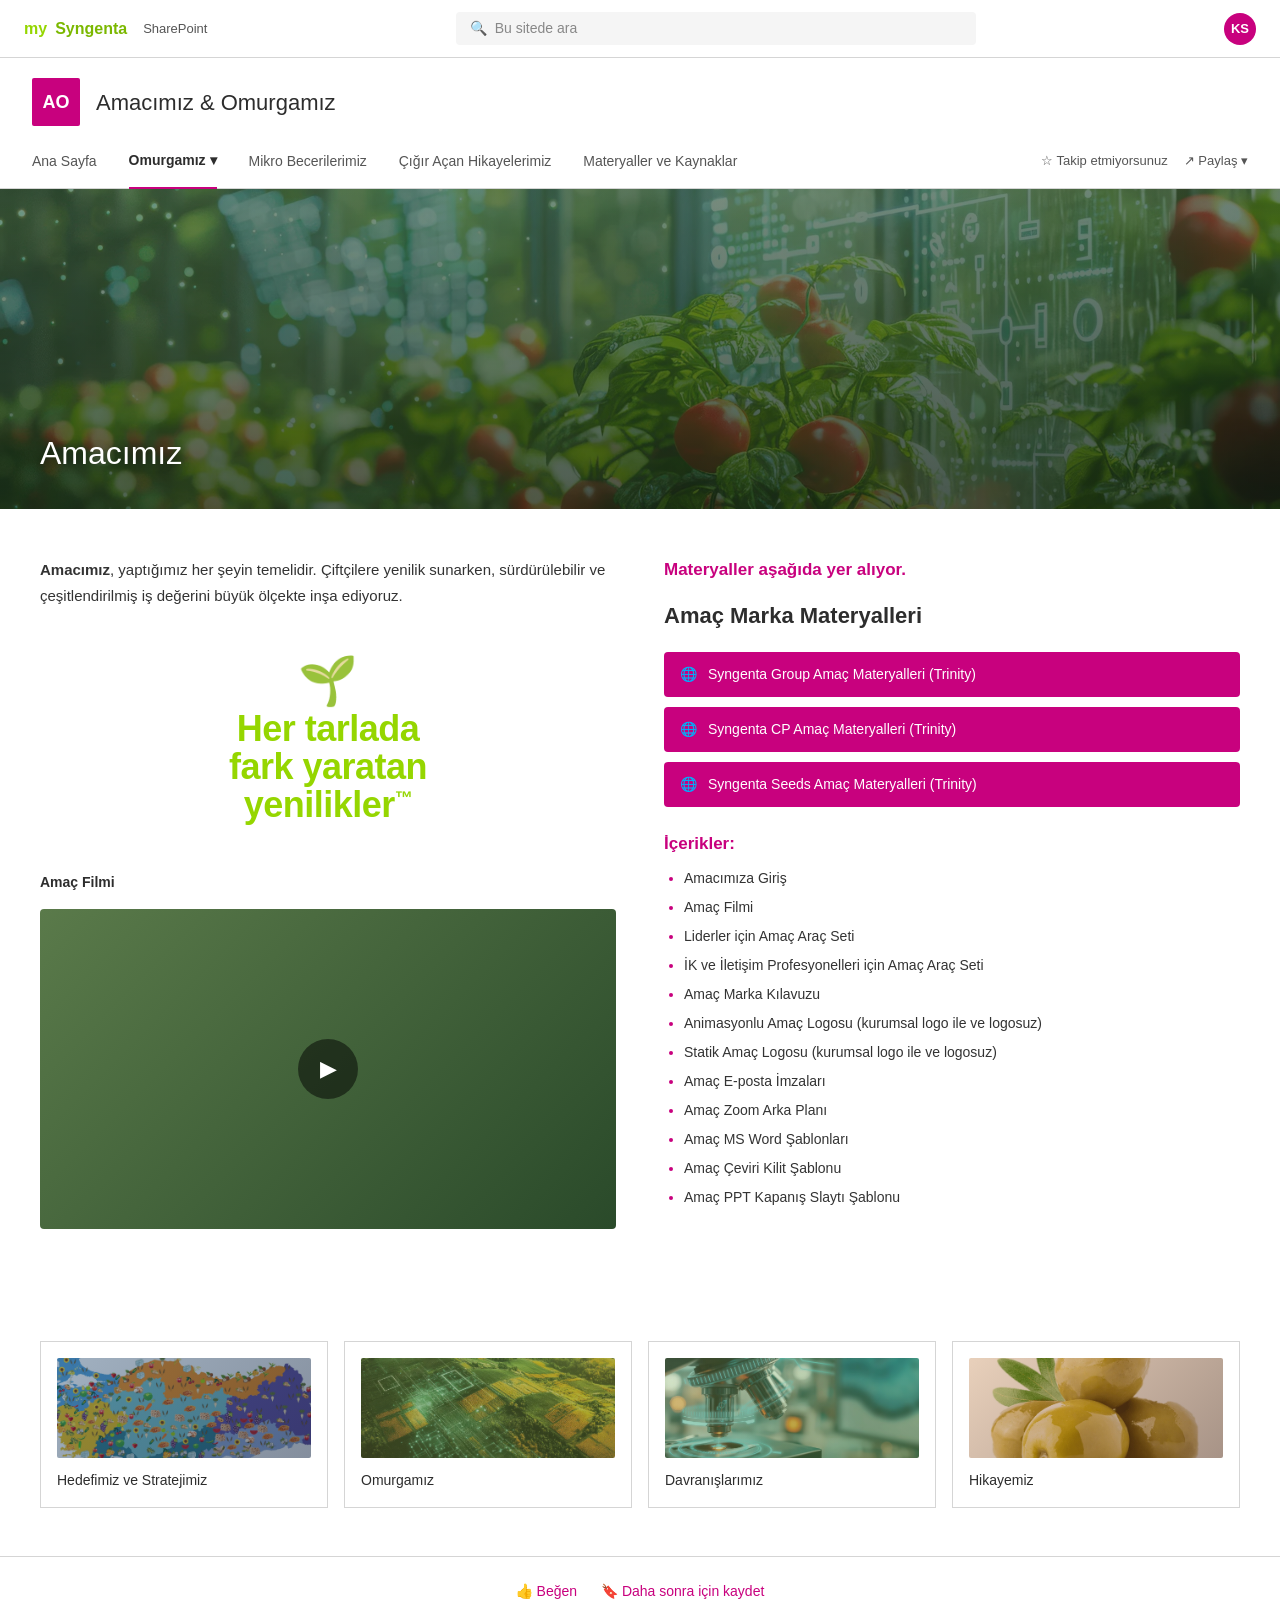
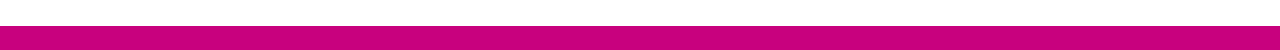
==== amacimiz.html @ 1e25528b "Initial: Amacimiz Omurgamiz TR site" ====
<!DOCTYPE html>
<html lang="tr">
<head>
  <meta charset="UTF-8">
  <meta name="viewport" content="width=device-width, initial-scale=1.0">
  <title>Amacımız - Syngenta Türkiye</title>
  <link rel="stylesheet" href="styles.css">
</head>
<body>

<header class="site-header">
  <div class="brand">
    <span class="my">my</span><span class="name">Syngenta</span>
    <span class="sharepoint">SharePoint</span>
  </div>
  <div class="search-bar"><span>🔍</span><span>Bu sitede ara</span></div>
  <div class="user-avatar">KS</div>
</header>

<div class="page-title-block">
  <div class="page-icon">AO</div>
  <h1>Amacımız &amp; Omurgamız</h1>
</div>

<nav class="tab-nav">
  <a href="index.html">Ana Sayfa</a>
  <a href="omurgamiz.html" class="active">Omurgamız ▾</a>
  <a href="#">Mikro Becerilerimiz</a>
  <a href="#">Çığır Açan Hikayelerimiz</a>
  <a href="#">Materyaller ve Kaynaklar</a>
  <div class="nav-right">
    <span>☆ Takip etmiyorsunuz</span>
    <span>↗ Paylaş ▾</span>
  </div>
</nav>

<section class="hero hero-purpose">
  <h2>Amacımız</h2>
</section>

<section class="content-wrap">
  <div class="two-col">

    <div class="col">
      <p><strong>Amacımız</strong>, yaptığımız her şeyin temelidir. Çiftçilere yenilik sunarken,
      sürdürülebilir ve çeşitlendirilmiş iş değerini büyük ölçekte inşa ediyoruz.</p>

      <!-- TAGLINE WORDMARK -->
      <!--
        TAGLINE FİNALİSTİ:
        Final çeviri Viva Engage oylaması ile belirlenecek.
        Aşağıdaki, yer tutucu / çalışan versiyon.
      -->
      <div class="tagline-wordmark">
        <div class="tagline-text">
          <span class="leaf">🌱</span>
          Her tarlada<br>
          fark yaratan<br>
          yenilikler<span style="font-size: 0.5em; vertical-align: super;">™</span>
        </div>
      </div>

      <div>
        <div class="video-label">Amaç Filmi</div>
        <div class="video-placeholder" title="Amaç Filmi"></div>
      </div>
    </div>

    <div class="col">
      <h3>Materyaller aşağıda yer alıyor.</h3>
      <h4>Amaç Marka Materyalleri</h4>

      <a href="#" class="asset-btn">Syngenta Group Amaç Materyalleri (Trinity)</a>
      <a href="#" class="asset-btn">Syngenta CP Amaç Materyalleri (Trinity)</a>
      <a href="#" class="asset-btn">Syngenta Seeds Amaç Materyalleri (Trinity)</a>

      <div class="asset-list">
        <h3>İçerikler:</h3>
        <ul>
          <li><span>Amacımıza Giriş</span></li>
          <li><span>Amaç Filmi</span></li>
          <li><span>Liderler için Amaç Araç Seti</span></li>
          <li><span>İK ve İletişim Profesyonelleri için Amaç Araç Seti</span></li>
          <li><span>Amaç Marka Kılavuzu</span></li>
          <li><span>Animasyonlu Amaç Logosu (kurumsal logo ile ve logosuz)</span></li>
          <li><span>Statik Amaç Logosu (kurumsal logo ile ve logosuz)</span></li>
          <li><span>Amaç E-posta İmzaları</span></li>
          <li><span>Amaç Zoom Arka Planı</span></li>
          <li><span>Amaç MS Word Şablonları</span></li>
          <li><span>Amaç Çeviri Kilit Şablonu</span></li>
          <li><span>Amaç PPT Kapanış Slaytı Şablonu</span></li>
        </ul>
      </div>
    </div>

  </div>
</section>

<div class="bottom-cards">
  <a href="hedefimiz-ve-stratejimiz.html" class="bottom-card">
    <div class="bottom-card-img bc-img-ambition"></div>
    <div class="bottom-card-title">Hedefimiz ve Stratejimiz</div>
  </a>
  <a href="omurgamiz.html" class="bottom-card">
    <div class="bottom-card-img bc-img-backbone"></div>
    <div class="bottom-card-title">Omurgamız</div>
  </a>
  <a href="davranislarimiz.html" class="bottom-card">
    <div class="bottom-card-img bc-img-behaviors"></div>
    <div class="bottom-card-title">Davranışlarımız</div>
  </a>
  <a href="hikayemiz.html" class="bottom-card">
    <div class="bottom-card-img bc-img-story"></div>
    <div class="bottom-card-title">Hikayemiz</div>
  </a>
</div>

<div class="footer-actions">
  <span>👍 Beğen</span>
  <span>🔖 Daha sonra için kaydet</span>
</div>

<div class="footer-bar"></div>

</body>
</html>
---- styles.css ----
/* ============================================
   Syngenta - Amaç & Omurga (Türkçe)
   GitHub Pages deployment için statik site
   ============================================ */

:root {
  --magenta: #C8017E;
  --magenta-light: #E91587;
  --magenta-deep: #A8016B;
  --green: #95D600;
  --green-dark: #7BB800;
  --dark: #1A1A1A;
  --gray-900: #2D2D2D;
  --gray-700: #555;
  --gray-500: #888;
  --gray-300: #D5D5D5;
  --gray-100: #F5F5F5;
  --white: #FFFFFF;
  --text: #333;
  --max-width: 1280px;
}

* { box-sizing: border-box; margin: 0; padding: 0; }

html { scroll-behavior: smooth; }

body {
  font-family: "Segoe UI", -apple-system, BlinkMacSystemFont, "Helvetica Neue", Arial, sans-serif;
  color: var(--text);
  background: var(--white);
  line-height: 1.5;
  font-size: 16px;
}

a { color: inherit; text-decoration: none; }

img { max-width: 100%; display: block; }

/* ============ HEADER ============ */
.site-header {
  background: var(--white);
  border-bottom: 1px solid var(--gray-300);
  padding: 12px 24px;
  display: flex;
  align-items: center;
  gap: 24px;
  position: sticky;
  top: 0;
  z-index: 100;
}

.brand {
  display: flex;
  align-items: center;
  gap: 8px;
  font-weight: 600;
}

.brand .my { color: var(--green); }
.brand .name { color: var(--green-dark); font-weight: 700; }
.brand .sharepoint {
  color: var(--gray-700);
  font-size: 13px;
  font-weight: 400;
  margin-left: 8px;
}

.search-bar {
  flex: 1;
  max-width: 520px;
  margin: 0 auto;
  background: var(--gray-100);
  padding: 6px 14px;
  border-radius: 4px;
  display: flex;
  align-items: center;
  gap: 8px;
  color: var(--gray-500);
  font-size: 14px;
}

.user-avatar {
  width: 32px;
  height: 32px;
  border-radius: 50%;
  background: var(--magenta);
  color: var(--white);
  display: flex;
  align-items: center;
  justify-content: center;
  font-weight: 600;
  font-size: 13px;
}

/* ============ PAGE HEADER (title block) ============ */
.page-title-block {
  display: flex;
  align-items: center;
  gap: 16px;
  padding: 20px 32px 8px;
  max-width: var(--max-width);
  margin: 0 auto;
}

.page-icon {
  width: 48px;
  height: 48px;
  background: var(--magenta);
  color: var(--white);
  display: flex;
  align-items: center;
  justify-content: center;
  font-weight: 700;
  font-size: 18px;
  border-radius: 2px;
}

.page-title-block h1 {
  font-size: 22px;
  font-weight: 400;
  color: var(--gray-900);
}

/* ============ TAB NAV ============ */
.tab-nav {
  display: flex;
  gap: 32px;
  padding: 0 32px;
  border-bottom: 1px solid var(--gray-300);
  max-width: var(--max-width);
  margin: 0 auto;
  align-items: center;
  position: relative;
}

.tab-nav a {
  padding: 16px 0;
  font-size: 14px;
  color: var(--gray-700);
  position: relative;
  font-weight: 400;
  transition: color 0.2s;
}

.tab-nav a:hover { color: var(--magenta); }

.tab-nav a.active {
  color: var(--gray-900);
  font-weight: 600;
  border-bottom: 2px solid var(--magenta);
  margin-bottom: -1px;
}

.tab-nav .nav-right {
  margin-left: auto;
  display: flex;
  gap: 16px;
  font-size: 13px;
  color: var(--gray-700);
}

/* ============ HERO BANNER ============ */
.hero {
  position: relative;
  width: 100%;
  height: 320px;
  display: flex;
  align-items: flex-end;
  padding: 32px 40px;
  color: var(--white);
  overflow: hidden;
}

.hero h2 {
  font-size: 32px;
  font-weight: 400;
  position: relative;
  z-index: 2;
  text-shadow: 0 2px 8px rgba(0,0,0,0.4);
}

.hero::after {
  content: "";
  position: absolute;
  inset: 0;
  background: linear-gradient(180deg, rgba(0,0,0,0.1) 0%, rgba(0,0,0,0.4) 100%);
  z-index: 1;
}

/* Page-specific hero backgrounds
   Görsel dosyası varsa onu kullanır, yoksa gradient fallback gösterir.
   Kendi görsellerini eklemek için: assets/images/hero/ altına ilgili dosyayı koy. */

.hero-purpose {
  background-image:
    linear-gradient(135deg, rgba(46, 87, 50, 0.5), rgba(20, 60, 40, 0.6)),
    url('assets/images/hero/purpose-hero.webp'),
    radial-gradient(circle at 30% 50%, #5a8a4a, #1a3d28);
  background-size: cover, cover, cover;
  background-position: center;
}
.hero-backbone {
  background-image:
    linear-gradient(135deg, rgba(180, 200, 100, 0.3), rgba(80, 110, 50, 0.4)),
    url('assets/images/hero/backbone-hero.webp'),
    radial-gradient(circle at 50% 50%, #c4d670, #5a7a30);
  background-size: cover, cover, cover;
  background-position: center;
}
.hero-ambition {
  background-image:
    linear-gradient(135deg, rgba(20, 40, 70, 0.5), rgba(10, 20, 40, 0.7)),
    url('assets/images/hero/ambition-hero.webp'),
    radial-gradient(ellipse at 50% 80%, #4a7ab8 0%, #0a1830 70%);
  background-size: cover, cover, cover;
  background-position: center;
}
.hero-behaviors {
  background-image:
    linear-gradient(135deg, rgba(150, 130, 70, 0.4), rgba(80, 60, 30, 0.6)),
    url('assets/images/hero/behaviors-hero.webp'),
    radial-gradient(circle at 40% 50%, #c5a55a, #6a4c20);
  background-size: cover, cover, cover;
  background-position: center;
}
.hero-story {
  background-image:
    linear-gradient(135deg, rgba(140, 80, 30, 0.4), rgba(70, 40, 15, 0.6)),
    url('assets/images/hero/story-hero.webp'),
    radial-gradient(ellipse at 70% 30%, #ffaa44 0%, #4a2810 70%);
  background-size: cover, cover, cover;
  background-position: center;
}

/* ============ CONTENT SECTIONS ============ */
.content-wrap {
  max-width: var(--max-width);
  margin: 0 auto;
  padding: 48px 40px;
}

.two-col {
  display: grid;
  grid-template-columns: 1fr 1fr;
  gap: 48px;
}

.col p { margin-bottom: 16px; font-size: 15px; line-height: 1.7; }
.col p strong { font-weight: 600; }

.col h3 {
  color: var(--magenta);
  font-size: 17px;
  font-weight: 600;
  margin-bottom: 16px;
}

.col h4 {
  font-size: 22px;
  font-weight: 600;
  color: var(--gray-900);
  margin-bottom: 20px;
}

/* ============ BRAND ASSET BUTTONS ============ */
.asset-btn {
  display: block;
  background: var(--magenta);
  color: var(--white);
  padding: 12px 20px;
  border-radius: 4px;
  font-size: 14px;
  margin-bottom: 10px;
  transition: background 0.2s;
  position: relative;
  padding-left: 44px;
}

.asset-btn:hover { background: var(--magenta-deep); }

.asset-btn::before {
  content: "🌐";
  position: absolute;
  left: 16px;
  top: 50%;
  transform: translateY(-50%);
  font-size: 14px;
}

.asset-list { margin-top: 24px; }
.asset-list h3 { color: var(--magenta); margin-bottom: 12px; }
.asset-list ul { list-style: disc; padding-left: 20px; }
.asset-list li { color: var(--magenta); margin-bottom: 8px; font-size: 14px; }
.asset-list li span { color: var(--text); }

/* ============ TAGLINE WORDMARK ============ */
.tagline-wordmark {
  display: flex;
  flex-direction: column;
  align-items: center;
  padding: 24px;
  margin: 24px 0;
}

.tagline-wordmark svg {
  width: 280px;
  height: auto;
}

.tagline-text {
  color: var(--green);
  font-size: 36px;
  font-weight: 700;
  line-height: 1.05;
  text-align: center;
  letter-spacing: -0.5px;
}

.tagline-text .leaf {
  display: block;
  font-size: 48px;
  margin-bottom: 4px;
}

/* ============ VIDEO PLACEHOLDER ============ */
.video-placeholder {
  background: linear-gradient(135deg, #5a7a4a, #2a4a2a);
  height: 320px;
  display: flex;
  align-items: center;
  justify-content: center;
  border-radius: 4px;
  color: var(--white);
  position: relative;
  cursor: pointer;
  margin: 16px 0;
}

.video-placeholder::after {
  content: "▶";
  position: absolute;
  width: 60px;
  height: 60px;
  background: rgba(0,0,0,0.5);
  border-radius: 50%;
  display: flex;
  align-items: center;
  justify-content: center;
  font-size: 22px;
}

.video-label {
  font-size: 14px;
  font-weight: 600;
  margin-bottom: 8px;
  color: var(--gray-900);
}

/* ============ BOTTOM NAV CARDS ============ */
.bottom-cards {
  display: grid;
  grid-template-columns: repeat(4, 1fr);
  gap: 16px;
  padding: 48px 40px;
  max-width: var(--max-width);
  margin: 0 auto;
}

.bottom-card {
  border: 1px solid var(--gray-300);
  padding: 16px;
  transition: box-shadow 0.2s, transform 0.2s;
  cursor: pointer;
}

.bottom-card:hover {
  box-shadow: 0 4px 12px rgba(0,0,0,0.1);
  transform: translateY(-2px);
}

.bottom-card-img {
  height: 100px;
  background: var(--gray-100);
  margin-bottom: 12px;
  border-radius: 2px;
  background-size: cover;
  background-position: center;
}

.bc-img-backbone {
  background-image: linear-gradient(135deg, rgba(120,140,60,0.4), rgba(80,100,40,0.5)),
    url('assets/images/home/backbone-card.webp'),
    linear-gradient(135deg, #c4d670, #5a7a30);
  background-size: cover; background-position: center;
}
.bc-img-purpose {
  background-image: linear-gradient(135deg, rgba(60,30,10,0.3), rgba(80,40,15,0.4)),
    url('assets/images/home/purpose-main.webp'),
    linear-gradient(135deg, #5a8a4a, #1a3d28);
  background-size: cover; background-position: center;
}
.bc-img-behaviors {
  background-image: linear-gradient(135deg, rgba(150,200,120,0.3), rgba(80,130,60,0.5)),
    url('assets/images/home/behaviors-card.webp'),
    linear-gradient(135deg, #c5a55a, #6a4c20);
  background-size: cover; background-position: center;
}
.bc-img-ambition {
  background-image: linear-gradient(135deg, rgba(20,60,100,0.4), rgba(10,30,60,0.5)),
    url('assets/images/home/ambition-card.webp'),
    linear-gradient(135deg, #4a7ab8, #0a1830);
  background-size: cover; background-position: center;
}
.bc-img-story {
  background-image: linear-gradient(135deg, rgba(180,100,30,0.3), rgba(80,40,15,0.5)),
    url('assets/images/home/story-card.webp'),
    linear-gradient(135deg, #ffaa44, #4a2810);
  background-size: cover; background-position: center;
}

.bottom-card-title { font-size: 14px; color: var(--gray-900); }

/* ============ FOOTER ============ */
.footer-actions {
  display: flex;
  gap: 24px;
  justify-content: center;
  padding: 24px;
  border-top: 1px solid var(--gray-300);
  font-size: 14px;
  color: var(--magenta);
}

.footer-bar {
  background: var(--magenta);
  height: 24px;
}

/* ============ HOMEPAGE GRID ============ */
.home-grid {
  display: grid;
  grid-template-columns: 2fr 1fr 1fr;
  grid-template-rows: 1fr 1fr;
  gap: 4px;
  height: calc(100vh - 130px);
  min-height: 600px;
  max-height: 800px;
  padding: 0;
}

.home-card {
  position: relative;
  overflow: hidden;
  cursor: pointer;
  display: flex;
  align-items: flex-end;
  padding: 28px;
  color: var(--white);
  transition: transform 0.3s;
}

.home-card:hover { transform: scale(1.005); }

.home-card.tall {
  grid-row: span 2;
  align-items: center;
  justify-content: center;
}

.home-card::after {
  content: "";
  position: absolute;
  inset: 0;
  background: linear-gradient(180deg, transparent 50%, rgba(0,0,0,0.5) 100%);
  z-index: 1;
}

.home-card .label {
  position: relative;
  z-index: 2;
  font-size: 22px;
  font-weight: 400;
  text-shadow: 0 2px 8px rgba(0,0,0,0.4);
}

.home-card.tall .label {
  display: none; /* Tagline kullanılıyor */
}

.home-card.purpose-main {
  background-image:
    linear-gradient(135deg, rgba(60, 30, 10, 0.4), rgba(80, 40, 15, 0.5)),
    url('assets/images/home/purpose-main.webp'),
    radial-gradient(ellipse at center, #c87a3a 0%, #4a2810 80%);
  background-size: cover, cover, cover;
  background-position: center;
}

.home-card.backbone {
  background-image:
    linear-gradient(135deg, rgba(120, 140, 60, 0.5), rgba(80, 100, 40, 0.6)),
    url('assets/images/home/backbone-card.webp'),
    radial-gradient(circle at 30% 50%, #95B048, #5a7a30);
  background-size: cover, cover, cover;
  background-position: center;
}

.home-card.ambition {
  background-image:
    linear-gradient(135deg, rgba(20, 60, 100, 0.5), rgba(10, 30, 60, 0.7)),
    url('assets/images/home/ambition-card.webp'),
    radial-gradient(ellipse at 70% 30%, #4a7ab8 0%, #0a1830 70%);
  background-size: cover, cover, cover;
  background-position: center;
}

.home-card.behaviors {
  background-image:
    linear-gradient(135deg, rgba(150, 200, 120, 0.3), rgba(80, 130, 60, 0.6)),
    url('assets/images/home/behaviors-card.webp'),
    radial-gradient(circle at 50% 60%, #b5d090, #4a7030);
  background-size: cover, cover, cover;
  background-position: center;
}

.home-card.story {
  background-image:
    linear-gradient(135deg, rgba(180, 100, 30, 0.4), rgba(80, 40, 15, 0.6)),
    url('assets/images/home/story-card.webp'),
    radial-gradient(circle at 70% 40%, #ffaa44 0%, #4a2810 70%);
  background-size: cover, cover, cover;
  background-position: center;
}

/* Tagline overlay - büyük solda */
.tagline-overlay {
  position: relative;
  z-index: 2;
  text-align: center;
  color: rgba(255, 255, 255, 0.95);
}

.tagline-overlay .leaf-icon {
  font-size: 80px;
  display: block;
  margin-bottom: 8px;
  font-weight: 100;
}

.tagline-overlay .tagline-main {
  font-size: clamp(38px, 4.5vw, 64px);
  font-weight: 700;
  line-height: 1.05;
  letter-spacing: -1px;
  text-shadow: 0 2px 16px rgba(0,0,0,0.4);
}

.tagline-overlay .tagline-tm {
  font-size: 0.5em;
  vertical-align: super;
  font-weight: 400;
}

/* ============ AMBITION CARDS ============ */
.ambition-cards {
  display: grid;
  grid-template-columns: repeat(3, 1fr);
  gap: 24px;
  margin-top: 32px;
}

.ambition-card-block {
  display: flex;
  flex-direction: column;
}

.ambition-card {
  background: linear-gradient(135deg, var(--magenta-deep), var(--magenta));
  color: var(--white);
  padding: 32px 24px;
  min-height: 240px;
  display: flex;
  align-items: flex-end;
  border-radius: 2px;
  margin-bottom: 16px;
}

.ambition-card h4 {
  color: var(--white);
  font-size: 22px;
  font-weight: 600;
  line-height: 1.2;
}

.ambition-card-block p {
  font-size: 14px;
  line-height: 1.6;
  padding: 0 4px;
}

.ambition-card-block p strong { font-weight: 600; }

/* ============ BEHAVIORS GRID ============ */
.behaviors-section {
  background:
    linear-gradient(135deg, rgba(20, 50, 30, 0.85), rgba(15, 40, 35, 0.95)),
    radial-gradient(circle at 30% 30%, #2a5a3a, #0a1f15);
  padding: 64px 40px;
  color: var(--white);
}

.behaviors-grid {
  max-width: var(--max-width);
  margin: 0 auto;
  display: grid;
  grid-template-columns: repeat(2, 1fr);
  gap: 56px 40px;
}

.behavior-item h3 {
  font-size: 28px;
  font-weight: 600;
  margin-bottom: 12px;
}

.behavior-item.collaborative h3 { color: #FF9999; }
.behavior-item.curious h3 { color: #5FD9E0; }
.behavior-item.courageous h3 { color: #FFB347; }
.behavior-item.accountable h3 { color: var(--green); }

.behavior-item p {
  font-size: 15px;
  line-height: 1.6;
  margin-bottom: 16px;
  color: rgba(255, 255, 255, 0.9);
}

.behavior-img {
  width: 200px;
  height: 140px;
  background: rgba(255,255,255,0.1);
  border-radius: 2px;
  background-size: cover;
  background-position: center;
}

.behavior-item.collaborative .behavior-img {
  background-image:
    linear-gradient(135deg, rgba(255,153,153,0.2), rgba(255,153,153,0.1)),
    url('assets/images/behaviors/collaborative.webp');
  background-size: cover;
  background-position: center;
}
.behavior-item.curious .behavior-img {
  background-image:
    linear-gradient(135deg, rgba(95,217,224,0.2), rgba(95,217,224,0.1)),
    url('assets/images/behaviors/curious.webp');
  background-size: cover;
  background-position: center;
}
.behavior-item.courageous .behavior-img {
  background-image:
    linear-gradient(135deg, rgba(255,179,71,0.2), rgba(255,179,71,0.1)),
    url('assets/images/behaviors/courageous.webp');
  background-size: cover;
  background-position: center;
}
.behavior-item.accountable .behavior-img {
  background-image:
    linear-gradient(135deg, rgba(149,214,0,0.2), rgba(149,214,0,0.1)),
    url('assets/images/behaviors/accountable.webp');
  background-size: cover;
  background-position: center;
}

/* ============ STORY PAGE ============ */
.sustainability-section {
  background:
    linear-gradient(135deg, rgba(30, 30, 30, 0.7), rgba(20, 20, 20, 0.85)),
    radial-gradient(ellipse at 50% 50%, #6a7a3a, #1a1a10);
  color: var(--white);
  padding: 64px 40px;
}

.sustainability-wrap {
  max-width: var(--max-width);
  margin: 0 auto;
  display: grid;
  grid-template-columns: 1fr 1fr;
  gap: 48px;
  align-items: center;
}

.sustainability-text p { color: rgba(255, 255, 255, 0.95); margin-bottom: 16px; font-size: 15px; line-height: 1.7; }

.tagline-yields {
  font-size: 36px;
  font-weight: 700;
  text-align: center;
  margin: 24px 0;
}
.tagline-yields .yields { color: var(--green); }
.tagline-yields .impact { color: var(--magenta-light); }

.pyramid-card {
  background: rgba(255,255,255,0.08);
  padding: 16px;
  border-radius: 2px;
  margin-top: 16px;
}

.pyramid-img {
  height: 200px;
  background: linear-gradient(180deg, transparent, rgba(149, 214, 0, 0.2)), 
              linear-gradient(135deg, #2a4a2a, #1a3a1a);
  display: flex;
  align-items: center;
  justify-content: center;
  color: var(--white);
  font-size: 14px;
  border-radius: 2px;
}

.three-pillars {
  background: var(--magenta);
  color: var(--white);
  padding: 48px 40px;
}

.pillars-grid {
  max-width: var(--max-width);
  margin: 0 auto;
  display: grid;
  grid-template-columns: repeat(3, 1fr);
  gap: 32px;
}

.pillar-img {
  height: 140px;
  background: rgba(255,255,255,0.15);
  border-radius: 2px;
  margin-bottom: 16px;
}

.pillar p {
  font-size: 14px;
  line-height: 1.6;
}
.pillar p strong { font-weight: 700; }

/* ============ STORY ACCORDION ============ */
.stories-section {
  padding: 48px 40px;
  max-width: var(--max-width);
  margin: 0 auto;
}

.stories-intro {
  font-size: 16px;
  margin-bottom: 8px;
}

.stories-intro p { margin-bottom: 12px; }
.stories-intro strong { font-weight: 600; }

.story-item {
  border-bottom: 1px solid var(--gray-300);
  padding: 24px 0;
}

.story-header {
  display: flex;
  align-items: center;
  gap: 16px;
  cursor: pointer;
  user-select: none;
}

.story-toggle {
  color: var(--magenta);
  font-size: 18px;
  transition: transform 0.2s;
  width: 24px;
  text-align: center;
}

.story-header h3 {
  font-size: 18px;
  font-weight: 600;
  color: var(--gray-900);
}

.story-content {
  padding-top: 16px;
  padding-left: 40px;
  display: grid;
  grid-template-columns: 1fr 1fr;
  gap: 32px;
}

.story-content p { font-size: 14px; line-height: 1.6; margin-bottom: 16px; color: var(--gray-700); }

.read-more-btn {
  display: inline-block;
  background: var(--magenta);
  color: var(--white);
  padding: 8px 16px;
  font-size: 13px;
  border-radius: 2px;
  transition: background 0.2s;
}
.read-more-btn:hover { background: var(--magenta-deep); }

.story-img {
  height: 120px;
  background: linear-gradient(135deg, #c5a55a, #6a4c20);
  border-radius: 2px;
  background-size: cover;
  background-position: center;
}

.story-img-1 { background-image: url('assets/images/stories/story-1.webp'), linear-gradient(135deg, #5a8a4a, #1a3d28); background-size: cover; background-position: center; }
.story-img-2 { background-image: url('assets/images/stories/story-2.webp'), linear-gradient(135deg, #95B048, #5a7a30); background-size: cover; background-position: center; }
.story-img-3 { background-image: url('assets/images/stories/story-3.webp'), linear-gradient(135deg, #c87a3a, #6a3010); background-size: cover; background-position: center; }
.story-img-4 { background-image: url('assets/images/stories/story-4.webp'), linear-gradient(135deg, #ffaa44, #6a4c20); background-size: cover; background-position: center; }
.story-img-5 { background-image: url('assets/images/stories/story-5.webp'), linear-gradient(135deg, #b5d090, #4a7030); background-size: cover; background-position: center; }
.story-img-6 { background-image: url('assets/images/stories/story-6.webp'), linear-gradient(135deg, #c4d670, #5a7a30); background-size: cover; background-position: center; }
.story-img-7 { background-image: url('assets/images/stories/story-7.webp'), linear-gradient(135deg, #4a7ab8, #0a1830); background-size: cover; background-position: center; }
.story-img-8 { background-image: url('assets/images/stories/story-8.webp'), linear-gradient(135deg, #95D600, #5a8a30); background-size: cover; background-position: center; }

/* ============ RESPONSIVE ============ */
@media (max-width: 980px) {
  .two-col, .behaviors-grid, .sustainability-wrap, .pillars-grid, .ambition-cards, .home-grid {
    grid-template-columns: 1fr;
  }
  .home-grid {
    height: auto;
    grid-template-rows: 400px repeat(4, 200px);
  }
  .home-card.tall { grid-row: span 1; }
  .bottom-cards { grid-template-columns: repeat(2, 1fr); }
  .tab-nav { gap: 16px; padding: 0 16px; overflow-x: auto; }
  .content-wrap, .stories-section { padding: 32px 20px; }
  .behaviors-section, .sustainability-section, .three-pillars { padding: 48px 20px; }
  .story-content { grid-template-columns: 1fr; padding-left: 0; }
  .ambition-card { min-height: 160px; }
}

@media (max-width: 600px) {
  .bottom-cards { grid-template-columns: 1fr; }
  .hero h2 { font-size: 24px; }
  .tagline-overlay .tagline-main { font-size: 36px; }
  .search-bar { display: none; }
}

/* ============ UTILITY ============ */
.lang-switch {
  display: inline-block;
  margin-left: 16px;
  padding: 4px 10px;
  background: var(--gray-100);
  border: 1px solid var(--gray-300);
  font-size: 12px;
  border-radius: 12px;
  color: var(--gray-700);
}

.note-tagline-final {
  /* Tagline finalist swap işareti - production öncesi yorum satırı haline getirilebilir */
}
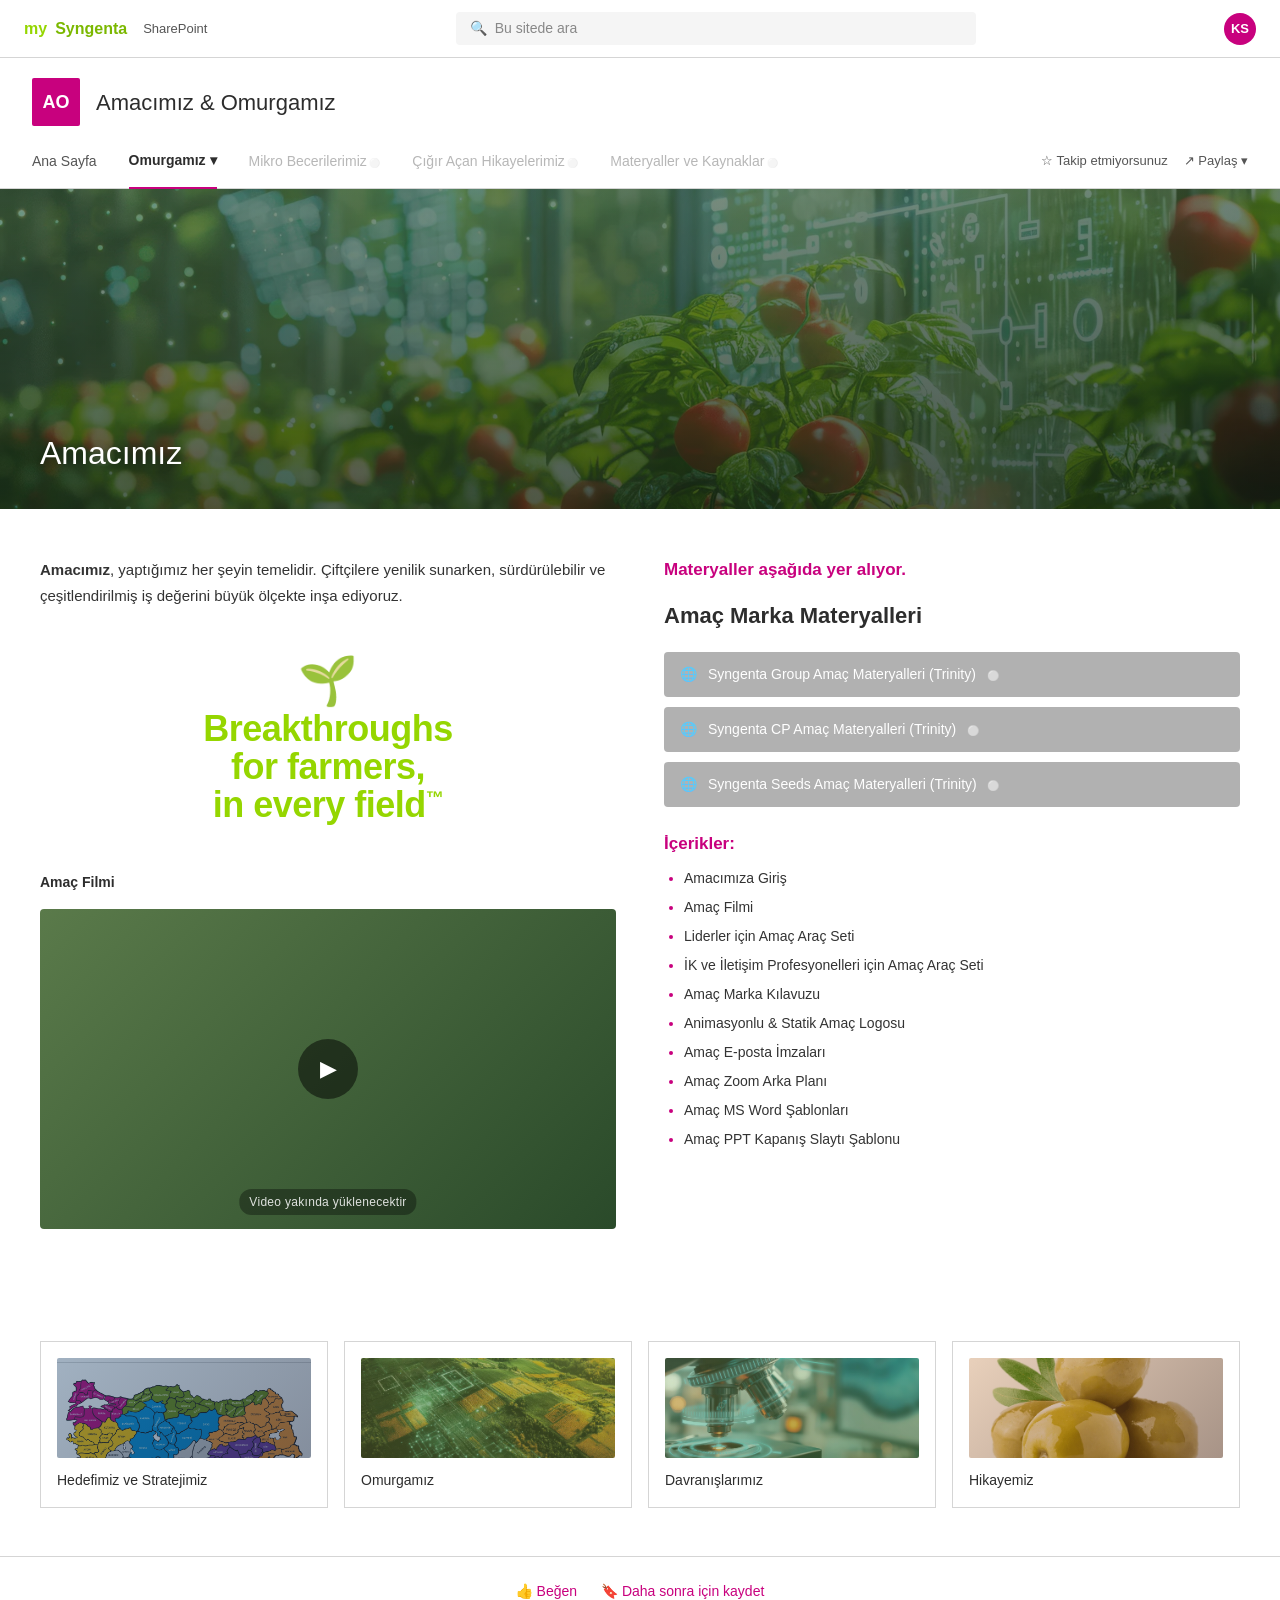
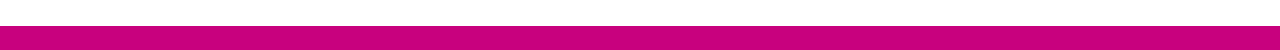
==== commit 1495041a: "v3 update" ====
--- a/amacimiz.html
+++ b/amacimiz.html
@@ -24,10 +24,19 @@
 
 <nav class="tab-nav">
   <a href="index.html">Ana Sayfa</a>
-  <a href="omurgamiz.html" class="active">Omurgamız ▾</a>
-  <a href="#">Mikro Becerilerimiz</a>
-  <a href="#">Çığır Açan Hikayelerimiz</a>
-  <a href="#">Materyaller ve Kaynaklar</a>
+  <div class="tab-dropdown">
+    <a href="omurgamiz.html" class="active">Omurgamız ▾</a>
+    <div class="tab-dropdown-menu">
+      <a href="omurgamiz.html">Omurgamız</a>
+      <a href="amacimiz.html" class="current">Amacımız</a>
+      <a href="hedefimiz-ve-stratejimiz.html">Hedefimiz ve Stratejimiz</a>
+      <a href="davranislarimiz.html">Davranışlarımız</a>
+      <a href="hikayemiz.html">Hikayemiz</a>
+    </div>
+  </div>
+  <a href="#" class="tab-soon" onclick="alert('Bu bölüm yakında eklenecektir.'); return false;">Mikro Becerilerimiz</a>
+  <a href="#" class="tab-soon" onclick="alert('Bu bölüm yakında eklenecektir.'); return false;">Çığır Açan Hikayelerimiz</a>
+  <a href="#" class="tab-soon" onclick="alert('Bu bölüm yakında eklenecektir.'); return false;">Materyaller ve Kaynaklar</a>
   <div class="nav-right">
     <span>☆ Takip etmiyorsunuz</span>
     <span>↗ Paylaş ▾</span>
@@ -46,23 +55,18 @@
       sürdürülebilir ve çeşitlendirilmiş iş değerini büyük ölçekte inşa ediyoruz.</p>
 
       <!-- TAGLINE WORDMARK -->
-      <!--
-        TAGLINE FİNALİSTİ:
-        Final çeviri Viva Engage oylaması ile belirlenecek.
-        Aşağıdaki, yer tutucu / çalışan versiyon.
-      -->
       <div class="tagline-wordmark">
         <div class="tagline-text">
           <span class="leaf">🌱</span>
-          Her tarlada<br>
-          fark yaratan<br>
-          yenilikler<span style="font-size: 0.5em; vertical-align: super;">™</span>
+          Breakthroughs<br>
+          for farmers,<br>
+          in every field<span style="font-size: 0.5em; vertical-align: super;">™</span>
         </div>
       </div>
 
       <div>
         <div class="video-label">Amaç Filmi</div>
-        <div class="video-placeholder" title="Amaç Filmi"></div>
+        <div class="video-placeholder" title="Amaç Filmi" onclick="alert('Video yakında eklenecektir.');"></div>
       </div>
     </div>
 
@@ -70,9 +74,9 @@
       <h3>Materyaller aşağıda yer alıyor.</h3>
       <h4>Amaç Marka Materyalleri</h4>
 
-      <a href="#" class="asset-btn">Syngenta Group Amaç Materyalleri (Trinity)</a>
-      <a href="#" class="asset-btn">Syngenta CP Amaç Materyalleri (Trinity)</a>
-      <a href="#" class="asset-btn">Syngenta Seeds Amaç Materyalleri (Trinity)</a>
+      <a href="#" class="asset-btn asset-btn-soon" onclick="alert('Bağlantı yakında eklenecektir.'); return false;">Syngenta Group Amaç Materyalleri (Trinity)</a>
+      <a href="#" class="asset-btn asset-btn-soon" onclick="alert('Bağlantı yakında eklenecektir.'); return false;">Syngenta CP Amaç Materyalleri (Trinity)</a>
+      <a href="#" class="asset-btn asset-btn-soon" onclick="alert('Bağlantı yakında eklenecektir.'); return false;">Syngenta Seeds Amaç Materyalleri (Trinity)</a>
 
       <div class="asset-list">
         <h3>İçerikler:</h3>
@@ -82,12 +86,10 @@
           <li><span>Liderler için Amaç Araç Seti</span></li>
           <li><span>İK ve İletişim Profesyonelleri için Amaç Araç Seti</span></li>
           <li><span>Amaç Marka Kılavuzu</span></li>
-          <li><span>Animasyonlu Amaç Logosu (kurumsal logo ile ve logosuz)</span></li>
-          <li><span>Statik Amaç Logosu (kurumsal logo ile ve logosuz)</span></li>
+          <li><span>Animasyonlu &amp; Statik Amaç Logosu</span></li>
           <li><span>Amaç E-posta İmzaları</span></li>
           <li><span>Amaç Zoom Arka Planı</span></li>
           <li><span>Amaç MS Word Şablonları</span></li>
-          <li><span>Amaç Çeviri Kilit Şablonu</span></li>
           <li><span>Amaç PPT Kapanış Slaytı Şablonu</span></li>
         </ul>
       </div>
--- a/styles.css
+++ b/styles.css
@@ -151,6 +151,64 @@
   margin-bottom: -1px;
 }
 
+/* Henüz oluşturulmamış sayfalar için disabled state */
+.tab-nav a.tab-soon {
+  color: var(--gray-500);
+  cursor: not-allowed;
+  opacity: 0.6;
+}
+.tab-nav a.tab-soon:hover {
+  color: var(--gray-500);
+}
+.tab-nav a.tab-soon::after {
+  content: " ⚪";
+  font-size: 9px;
+  opacity: 0.5;
+}
+
+/* Dropdown tab menü (Omurgamız altında alt sayfalar) */
+.tab-dropdown {
+  position: relative;
+  display: inline-block;
+}
+.tab-dropdown > a {
+  padding: 16px 0;
+  display: inline-block;
+}
+.tab-dropdown-menu {
+  display: none;
+  position: absolute;
+  top: 100%;
+  left: -16px;
+  background: var(--white);
+  border: 1px solid var(--gray-300);
+  box-shadow: 0 4px 12px rgba(0,0,0,0.12);
+  min-width: 240px;
+  z-index: 50;
+  padding: 4px 0;
+}
+.tab-dropdown:hover .tab-dropdown-menu,
+.tab-dropdown:focus-within .tab-dropdown-menu {
+  display: block;
+}
+.tab-dropdown-menu a {
+  display: block;
+  padding: 10px 18px;
+  font-size: 14px;
+  color: var(--gray-700);
+  border: none;
+  margin: 0;
+  font-weight: 400;
+}
+.tab-dropdown-menu a:hover {
+  background: var(--gray-100);
+  color: var(--magenta);
+}
+.tab-dropdown-menu a.current {
+  color: var(--magenta);
+  font-weight: 600;
+}
+
 .tab-nav .nav-right {
   margin-left: auto;
   display: flex;
@@ -209,11 +267,11 @@
 }
 .hero-ambition {
   background-image:
-    linear-gradient(135deg, rgba(20, 40, 70, 0.5), rgba(10, 20, 40, 0.7)),
-    url('assets/images/hero/ambition-hero.webp'),
-    radial-gradient(ellipse at 50% 80%, #4a7ab8 0%, #0a1830 70%);
-  background-size: cover, cover, cover;
-  background-position: center;
+    linear-gradient(180deg, transparent 40%, rgba(0,0,0,0.55) 100%),
+    url('assets/images/hero/ambition-hero.webp');
+  background-size: cover, cover;
+  background-position: center;
+  background-color: #fff;
 }
 .hero-behaviors {
   background-image:
@@ -287,6 +345,20 @@
   font-size: 14px;
 }
 
+/* Bağlantı henüz eklenmemiş materyal butonları */
+.asset-btn-soon {
+  background: var(--gray-500);
+  cursor: not-allowed;
+  opacity: 0.65;
+}
+.asset-btn-soon:hover { background: var(--gray-500); }
+.asset-btn-soon::after {
+  content: " ⚪";
+  font-size: 10px;
+  margin-left: 8px;
+  opacity: 0.7;
+}
+
 .asset-list { margin-top: 24px; }
 .asset-list h3 { color: var(--magenta); margin-bottom: 12px; }
 .asset-list ul { list-style: disc; padding-left: 20px; }
@@ -347,6 +419,21 @@
   align-items: center;
   justify-content: center;
   font-size: 22px;
+}
+
+.video-placeholder::before {
+  content: "Video yakında yüklenecektir";
+  position: absolute;
+  bottom: 14px;
+  left: 50%;
+  transform: translateX(-50%);
+  color: rgba(255,255,255,0.85);
+  font-size: 12px;
+  letter-spacing: 0.3px;
+  background: rgba(0,0,0,0.35);
+  padding: 4px 10px;
+  border-radius: 12px;
+  z-index: 2;
 }
 
 .video-label {
@@ -507,11 +594,11 @@
 
 .home-card.ambition {
   background-image:
-    linear-gradient(135deg, rgba(20, 60, 100, 0.5), rgba(10, 30, 60, 0.7)),
-    url('assets/images/home/ambition-card.webp'),
-    radial-gradient(ellipse at 70% 30%, #4a7ab8 0%, #0a1830 70%);
-  background-size: cover, cover, cover;
-  background-position: center;
+    linear-gradient(180deg, transparent 55%, rgba(0,0,0,0.5) 100%),
+    url('assets/images/home/ambition-card.webp');
+  background-size: cover, cover;
+  background-position: center;
+  background-color: #fff;
 }
 
 .home-card.behaviors {
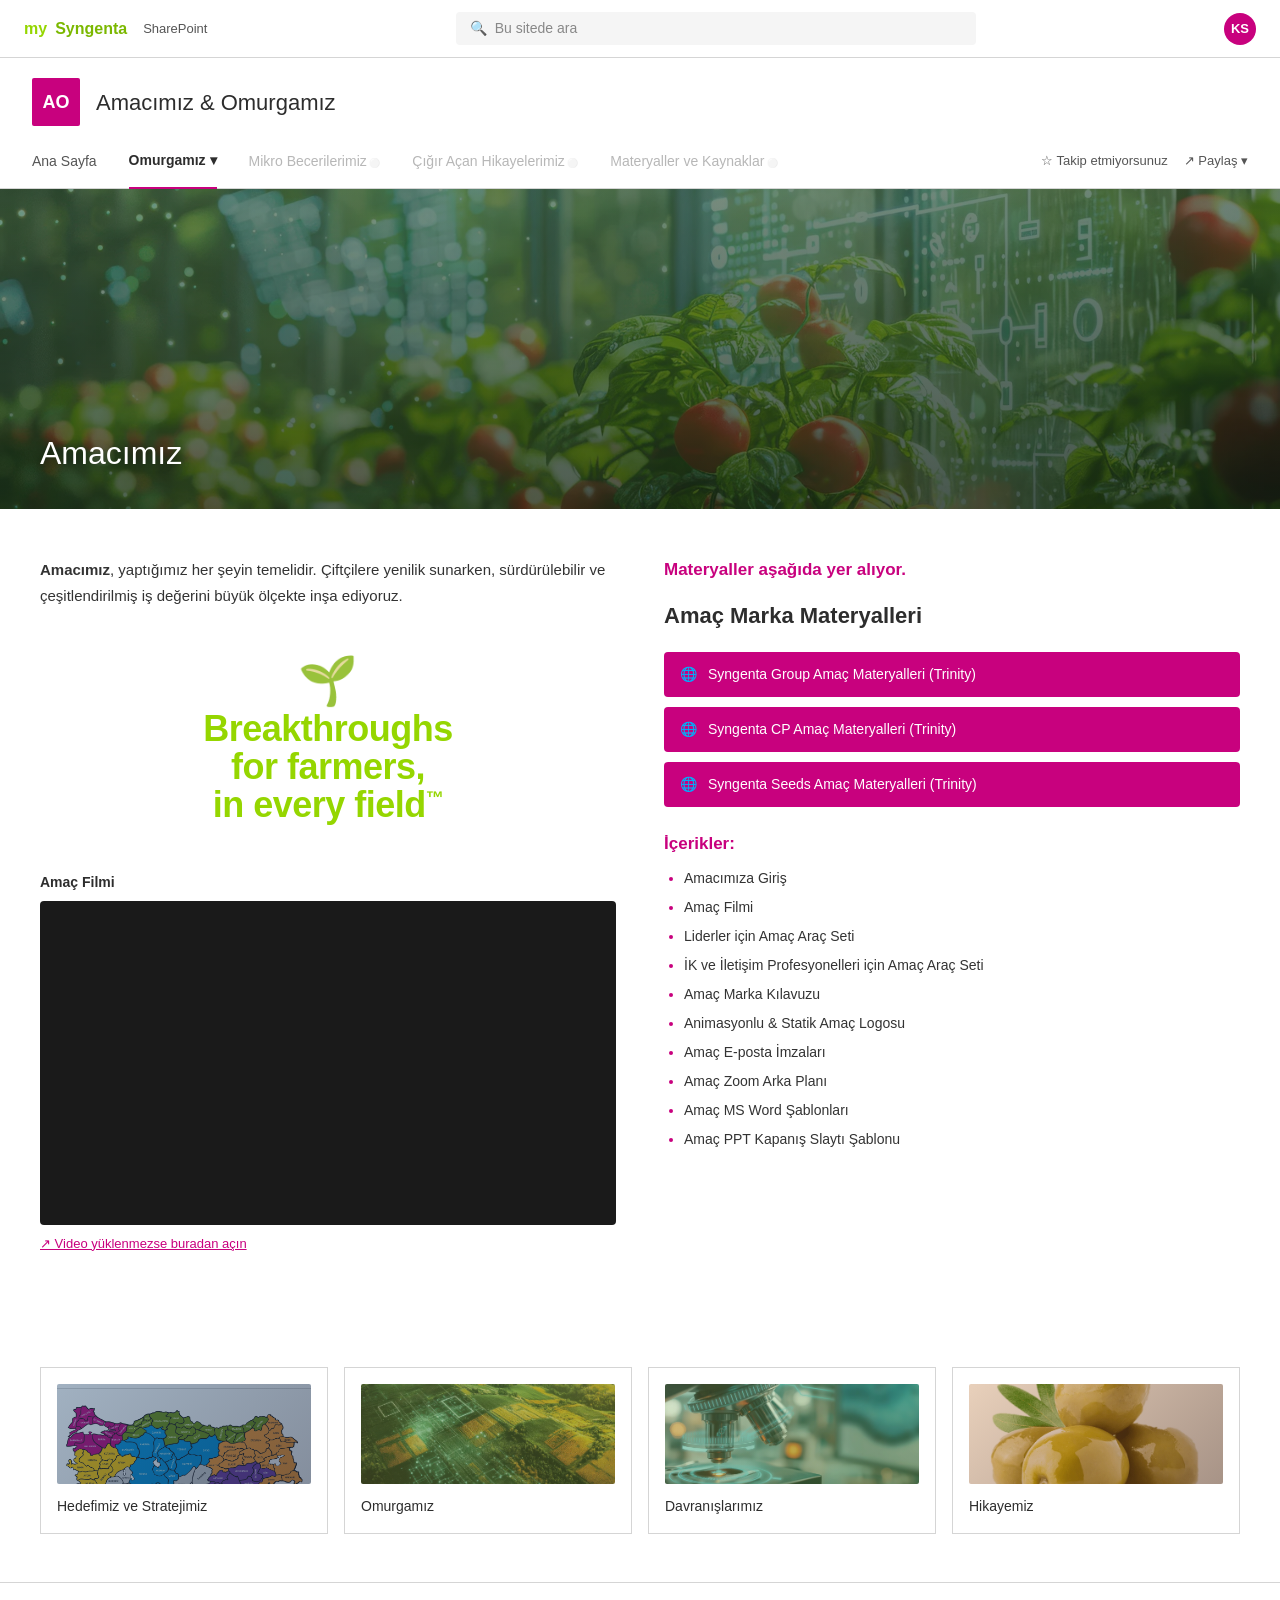
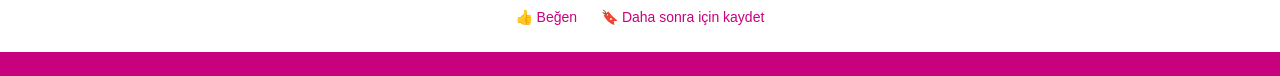
==== commit 2f9ee6f1: "v4: Purpose Trinity linkleri + video iframe + Backbone URL fix" ====
--- a/amacimiz.html
+++ b/amacimiz.html
@@ -66,7 +66,21 @@
 
       <div>
         <div class="video-label">Amaç Filmi</div>
-        <div class="video-placeholder" title="Amaç Filmi" onclick="alert('Video yakında eklenecektir.');"></div>
+        <div style="position: relative; padding-bottom: 56.25%; height: 0; overflow: hidden; border-radius: 4px; background: #1a1a1a;">
+          <iframe
+            src="https://videos.syngenta.com/media/t/1_2h8axov8"
+            style="position: absolute; top: 0; left: 0; width: 100%; height: 100%; border: 0;"
+            allowfullscreen
+            allow="autoplay *; fullscreen *; encrypted-media *">
+          </iframe>
+        </div>
+        <p style="margin-top: 8px; font-size: 13px;">
+          <a href="https://videos.syngenta.com/media/t/1_2h8axov8"
+             target="_blank" rel="noopener"
+             style="color: var(--magenta); text-decoration: underline;">
+            ↗ Video yüklenmezse buradan açın
+          </a>
+        </p>
       </div>
     </div>
 
@@ -74,9 +88,12 @@
       <h3>Materyaller aşağıda yer alıyor.</h3>
       <h4>Amaç Marka Materyalleri</h4>
 
-      <a href="#" class="asset-btn asset-btn-soon" onclick="alert('Bağlantı yakında eklenecektir.'); return false;">Syngenta Group Amaç Materyalleri (Trinity)</a>
-      <a href="#" class="asset-btn asset-btn-soon" onclick="alert('Bağlantı yakında eklenecektir.'); return false;">Syngenta CP Amaç Materyalleri (Trinity)</a>
-      <a href="#" class="asset-btn asset-btn-soon" onclick="alert('Bağlantı yakında eklenecektir.'); return false;">Syngenta Seeds Amaç Materyalleri (Trinity)</a>
+      <a href="https://trinity.syngentagroup.com/guidelines/guide/e041549a-b820-4ef0-94b9-af2905973d4c/page/39feb6de-07ac-435a-9cc0-ef3764911336"
+         target="_blank" rel="noopener" class="asset-btn">Syngenta Group Amaç Materyalleri (Trinity)</a>
+      <a href="https://trinity.syngenta.com/web/7cd55f26d1cdb791/our-purpose-brand-assets/"
+         target="_blank" rel="noopener" class="asset-btn">Syngenta CP Amaç Materyalleri (Trinity)</a>
+      <a href="https://trinityseeds.syngenta.com/web/3826c0c11c058046/our-purpose-brand-assets/"
+         target="_blank" rel="noopener" class="asset-btn">Syngenta Seeds Amaç Materyalleri (Trinity)</a>
 
       <div class="asset-list">
         <h3>İçerikler:</h3>
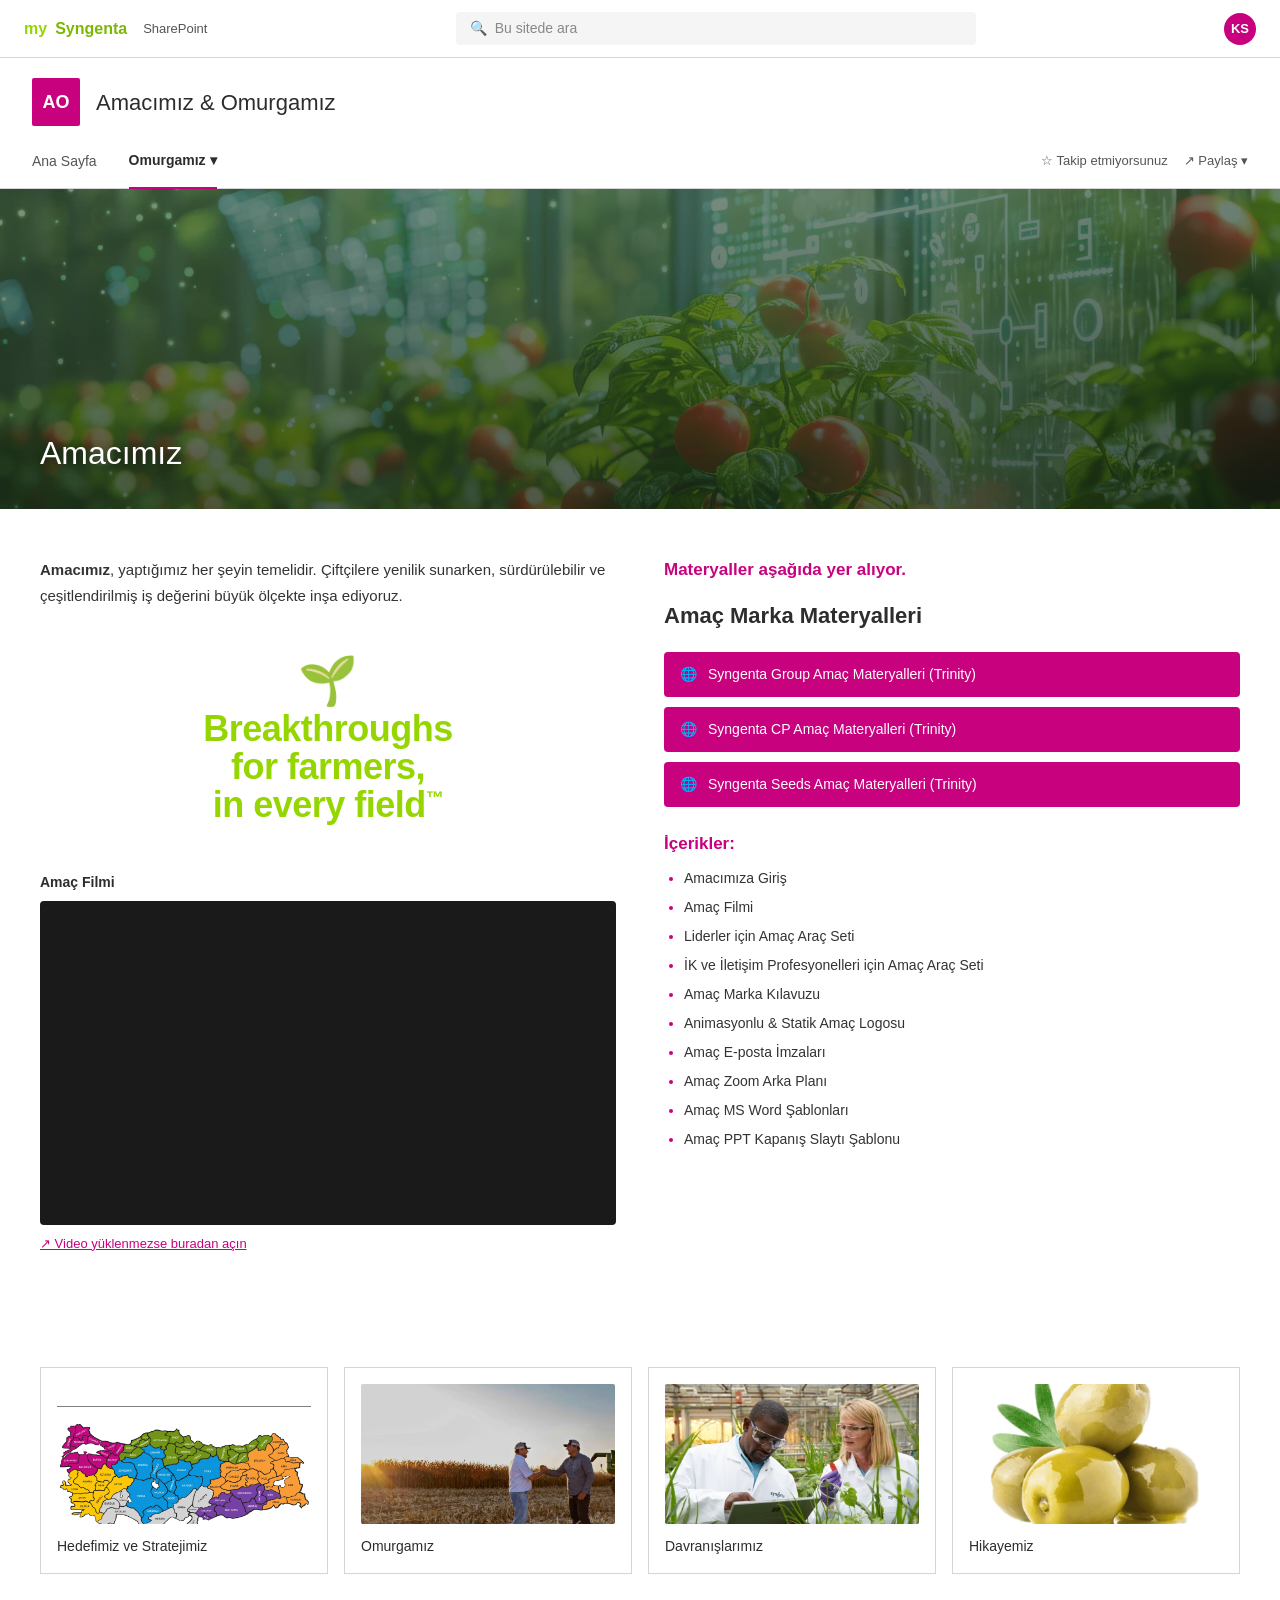
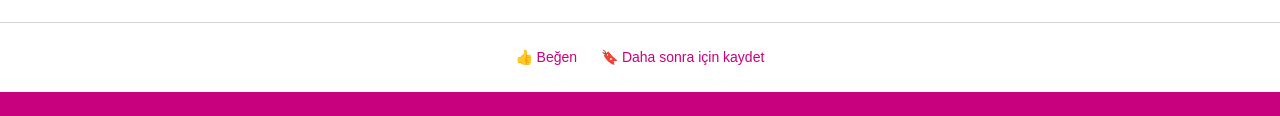
==== commit ef5b3618: "v10: Tab nav temizliği + breakthrough card görseli + story linkleri" ====
--- a/amacimiz.html
+++ b/amacimiz.html
@@ -34,9 +34,6 @@
       <a href="hikayemiz.html">Hikayemiz</a>
     </div>
   </div>
-  <a href="#" class="tab-soon" onclick="alert('Bu bölüm yakında eklenecektir.'); return false;">Mikro Becerilerimiz</a>
-  <a href="#" class="tab-soon" onclick="alert('Bu bölüm yakında eklenecektir.'); return false;">Çığır Açan Hikayelerimiz</a>
-  <a href="#" class="tab-soon" onclick="alert('Bu bölüm yakında eklenecektir.'); return false;">Materyaller ve Kaynaklar</a>
   <div class="nav-right">
     <span>☆ Takip etmiyorsunuz</span>
     <span>↗ Paylaş ▾</span>
--- a/styles.css
+++ b/styles.css
@@ -466,7 +466,7 @@
 }
 
 .bottom-card-img {
-  height: 100px;
+  height: 140px;
   background: var(--gray-100);
   margin-bottom: 12px;
   border-radius: 2px;
@@ -475,34 +475,29 @@
 }
 
 .bc-img-backbone {
-  background-image: linear-gradient(135deg, rgba(120,140,60,0.4), rgba(80,100,40,0.5)),
-    url('assets/images/home/backbone-card.webp'),
-    linear-gradient(135deg, #c4d670, #5a7a30);
+  background-image: url('assets/images/home/backbone-card.webp');
   background-size: cover; background-position: center;
+  background-color: #c4d670;
 }
 .bc-img-purpose {
-  background-image: linear-gradient(135deg, rgba(60,30,10,0.3), rgba(80,40,15,0.4)),
-    url('assets/images/home/purpose-main.webp'),
-    linear-gradient(135deg, #5a8a4a, #1a3d28);
+  background-image: url('assets/images/home/purpose-main.webp');
   background-size: cover; background-position: center;
+  background-color: #5a8a4a;
 }
 .bc-img-behaviors {
-  background-image: linear-gradient(135deg, rgba(150,200,120,0.3), rgba(80,130,60,0.5)),
-    url('assets/images/home/behaviors-card.webp'),
-    linear-gradient(135deg, #c5a55a, #6a4c20);
+  background-image: url('assets/images/home/behaviors-card.webp');
   background-size: cover; background-position: center;
+  background-color: #c5a55a;
 }
 .bc-img-ambition {
-  background-image: linear-gradient(135deg, rgba(20,60,100,0.4), rgba(10,30,60,0.5)),
-    url('assets/images/home/ambition-card.webp'),
-    linear-gradient(135deg, #4a7ab8, #0a1830);
+  background-image: url('assets/images/home/ambition-card.webp');
   background-size: cover; background-position: center;
+  background-color: #fff;
 }
 .bc-img-story {
-  background-image: linear-gradient(135deg, rgba(180,100,30,0.3), rgba(80,40,15,0.5)),
-    url('assets/images/home/story-card.webp'),
-    linear-gradient(135deg, #ffaa44, #4a2810);
+  background-image: url('assets/images/home/story-card.webp');
   background-size: cover; background-position: center;
+  background-color: #ffaa44;
 }
 
 .bottom-card-title { font-size: 14px; color: var(--gray-900); }
@@ -826,6 +821,12 @@
   height: 140px;
   background: rgba(255,255,255,0.15);
   border-radius: 2px;
+  background-size: cover;
+  background-position: center;
+}
+.pillar-img-1 { background-image: url('assets/images/pillars/pillar-scientists.webp'); }
+.pillar-img-2 { background-image: url('assets/images/pillars/pillar-agronomists.webp'); }
+.pillar-img-3 { background-image: url('assets/images/pillars/pillar-breeders.webp'); }
   margin-bottom: 16px;
 }
 
@@ -899,7 +900,7 @@
 .read-more-btn:hover { background: var(--magenta-deep); }
 
 .story-img {
-  height: 120px;
+  height: 200px;
   background: linear-gradient(135deg, #c5a55a, #6a4c20);
   border-radius: 2px;
   background-size: cover;
